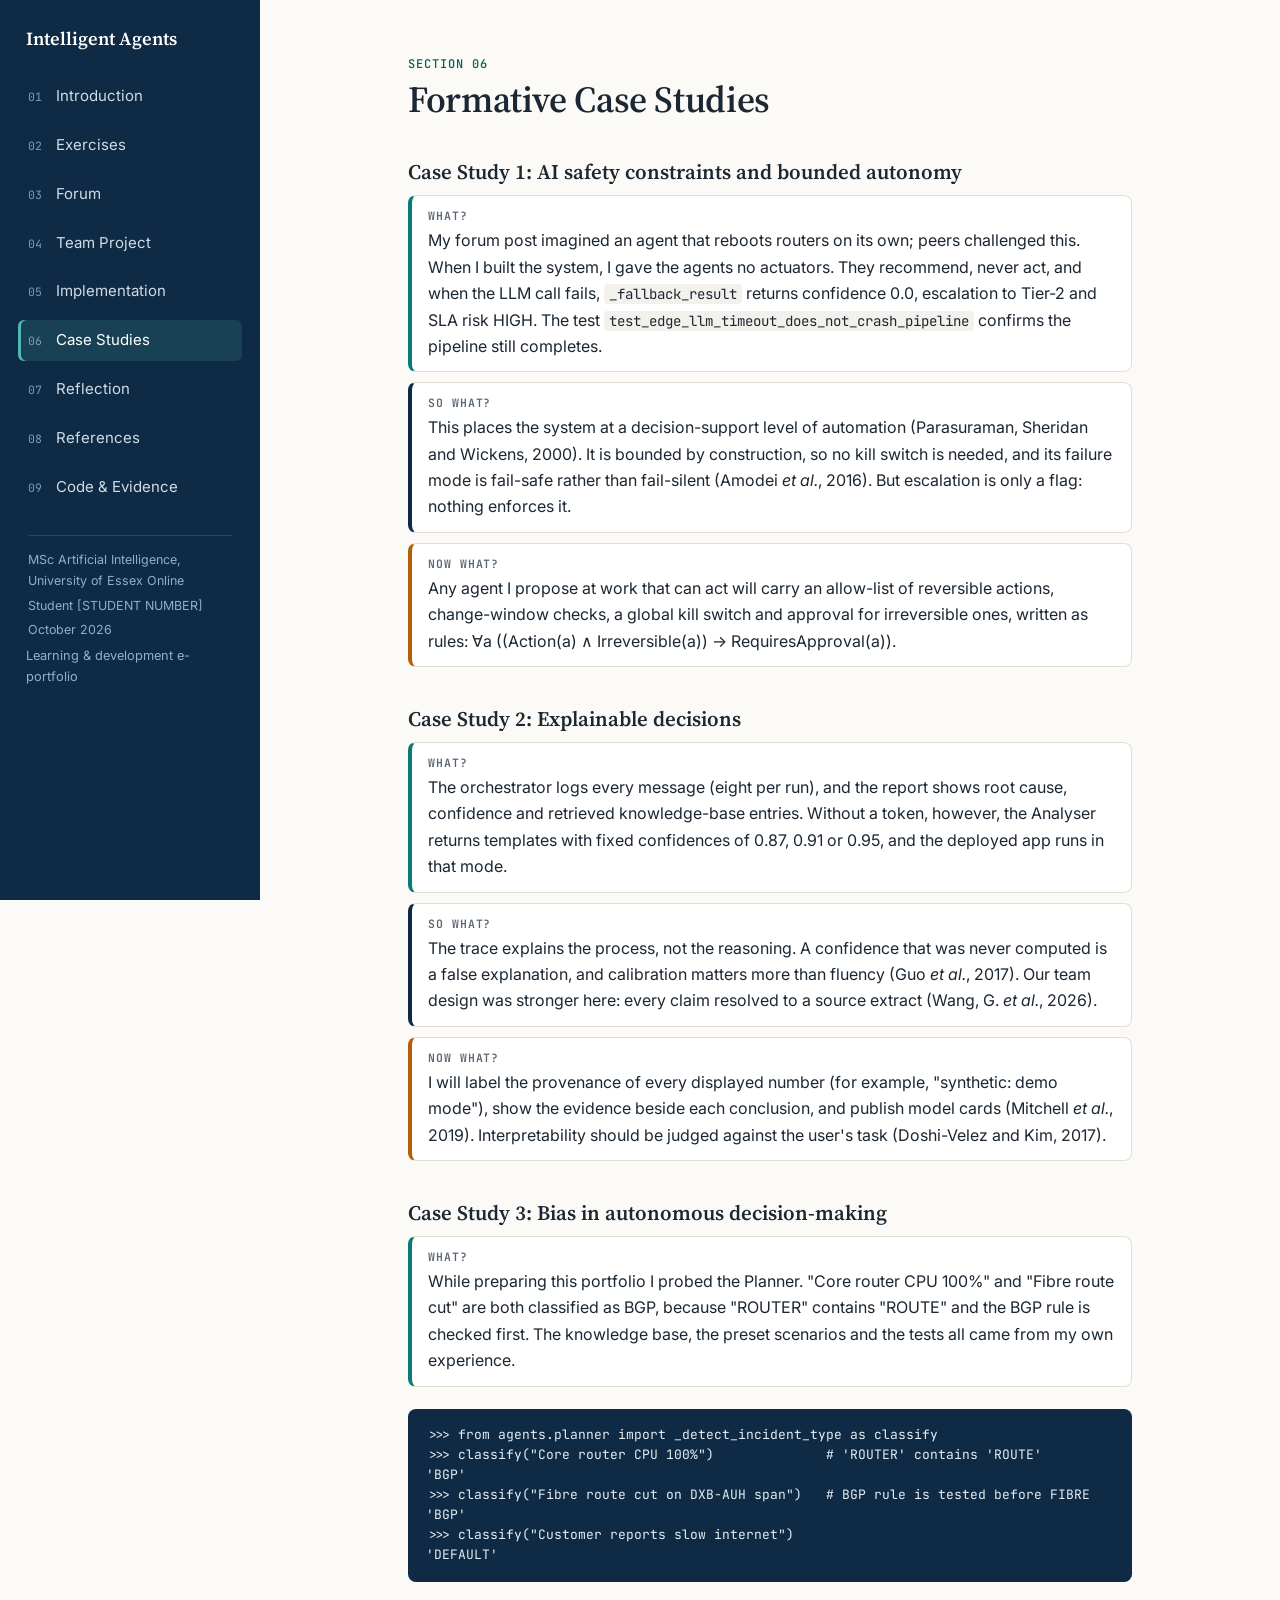
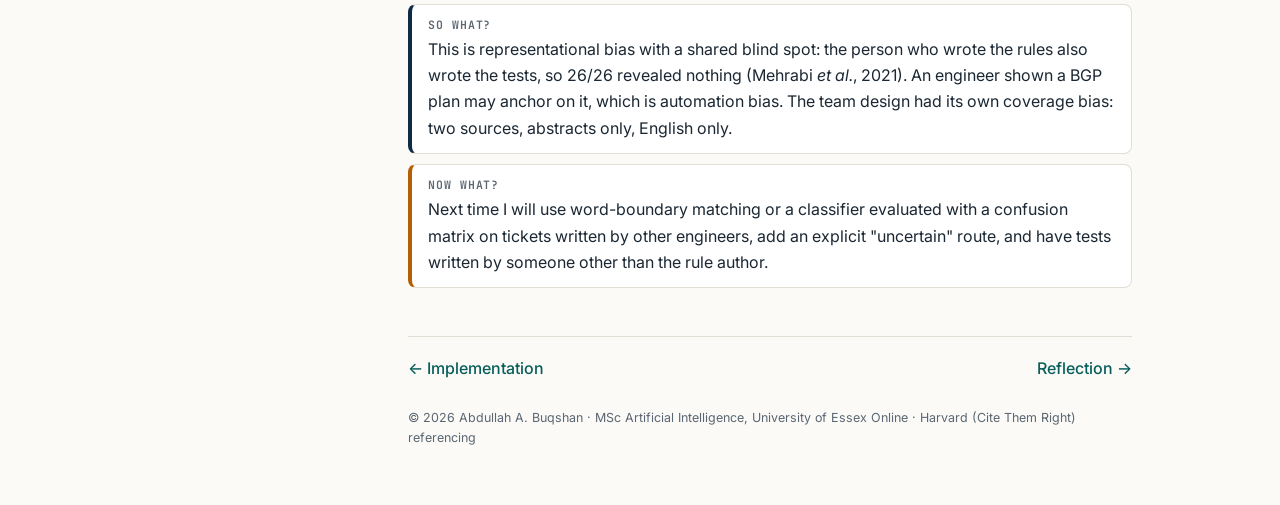
==== case-studies.html @ 4969bf8e "Add files via upload" ====
<!doctype html>
<html lang="en-GB">
<head>
<meta charset="utf-8">
<meta name="viewport" content="width=device-width, initial-scale=1">
<title>Formative Case Studies · Intelligent Agents E-Portfolio</title>
<meta name="description" content="E-portfolio of Abdullah A. Buqshan for the Intelligent Agents module, MSc Artificial Intelligence, University of Essex Online.">
<meta name="author" content="Abdullah A. Buqshan">
<link rel="preconnect" href="https://fonts.googleapis.com"><link rel="preconnect" href="https://fonts.gstatic.com" crossorigin>
<link href="https://fonts.googleapis.com/css2?family=Inter:wght@400;500;600;700&family=Source+Serif+4:opsz,wght@8..60,500;8..60,600&family=JetBrains+Mono:wght@400&display=swap" rel="stylesheet">
<link rel="stylesheet" href="assets/style.css">
<link rel="icon" href="data:image/svg+xml,%3Csvg xmlns='http://www.w3.org/2000/svg' viewBox='0 0 32 32'%3E%3Crect width='32' height='32' rx='7' fill='%230b7a75'/%3E%3Ctext x='16' y='22' font-family='Arial' font-size='15' font-weight='700' fill='white' text-anchor='middle'%3EIA%3C/text%3E%3C/svg%3E">
</head>
<body>
<a class="skip" href="#main">Skip to content</a>
<header class="top">
  <div class="brand"><span class="mark">IA</span><div><strong>Intelligent Agents</strong><span>E-Portfolio · Abdullah A. Buqshan</span></div></div>
  <button class="menu" aria-expanded="false" aria-controls="nav" onclick="const n=document.getElementById('nav');const o=n.classList.toggle('open');this.setAttribute('aria-expanded',o)">Menu</button>
</header>
<div class="shell">
<nav id="nav" aria-label="Sections"><ol><li><a href="index.html"><span class="n">01</span>Introduction</a></li><li><a href="exercises.html"><span class="n">02</span>Exercises</a></li><li><a href="forum.html"><span class="n">03</span>Forum</a></li><li><a href="team-project.html"><span class="n">04</span>Team Project</a></li><li><a href="implementation.html"><span class="n">05</span>Implementation</a></li><li><a href="case-studies.html" aria-current="page"><span class="n">06</span>Case Studies</a></li><li><a href="reflection.html"><span class="n">07</span>Reflection</a></li><li><a href="references.html"><span class="n">08</span>References</a></li><li><a href="code.html"><span class="n">09</span>Code & Evidence</a></li></ol>
<div class="navmeta"><p>MSc Artificial Intelligence, University of Essex Online</p><p>Student [STUDENT NUMBER]</p><p>October 2026</p></div></nav>
<main id="main">
<p class="eyebrow">Section 06</p>
<h1>Formative Case Studies</h1>
<h3>Case Study 1: AI safety constraints and bounded autonomy</h3>
<div class="rolfe">
<div class="r r-what"><span class="rl">What?</span><p>My forum post imagined an agent that reboots routers on its own; peers challenged this. When I built the system, I gave the agents no actuators. They recommend, never act, and when the LLM call fails, <code>_fallback_result</code> returns confidence 0.0, escalation to Tier-2 and SLA risk HIGH. The test <code>test_edge_llm_timeout_does_not_crash_pipeline</code> confirms the pipeline still completes.</p></div>
<div class="r r-so-what"><span class="rl">So what?</span><p>This places the system at a decision-support level of automation (Parasuraman, Sheridan and Wickens, 2000). It is bounded by construction, so no kill switch is needed, and its failure mode is fail-safe rather than fail-silent (Amodei <em>et al.</em>, 2016). But escalation is only a flag: nothing enforces it.</p></div>
<div class="r r-now-what"><span class="rl">Now what?</span><p>Any agent I propose at work that can act will carry an allow-list of reversible actions, change-window checks, a global kill switch and approval for irreversible ones, written as rules: ∀a ((Action(a) ∧ Irreversible(a)) → RequiresApproval(a)).</p></div>
</div>
<h3>Case Study 2: Explainable decisions</h3>
<div class="rolfe">
<div class="r r-what"><span class="rl">What?</span><p>The orchestrator logs every message (eight per run), and the report shows root cause, confidence and retrieved knowledge-base entries. Without a token, however, the Analyser returns templates with fixed confidences of 0.87, 0.91 or 0.95, and the deployed app runs in that mode.</p></div>
<div class="r r-so-what"><span class="rl">So what?</span><p>The trace explains the process, not the reasoning. A confidence that was never computed is a false explanation, and calibration matters more than fluency (Guo <em>et al.</em>, 2017). Our team design was stronger here: every claim resolved to a source extract (Wang, G. <em>et al.</em>, 2026).</p></div>
<div class="r r-now-what"><span class="rl">Now what?</span><p>I will label the provenance of every displayed number (for example, "synthetic: demo mode"), show the evidence beside each conclusion, and publish model cards (Mitchell <em>et al.</em>, 2019). Interpretability should be judged against the user's task (Doshi-Velez and Kim, 2017).</p></div>
</div>
<h3>Case Study 3: Bias in autonomous decision-making</h3>
<div class="rolfe">
<div class="r r-what"><span class="rl">What?</span><p>While preparing this portfolio I probed the Planner. "Core router CPU 100%" and "Fibre route cut" are both classified as BGP, because "ROUTER" contains "ROUTE" and the BGP rule is checked first. The knowledge base, the preset scenarios and the tests all came from my own experience.</p></div>
</div>
<pre class="code" data-lang="text"><code>&gt;&gt;&gt; from agents.planner import _detect_incident_type as classify
&gt;&gt;&gt; classify(&quot;Core router CPU 100%&quot;)              # &#x27;ROUTER&#x27; contains &#x27;ROUTE&#x27;
&#x27;BGP&#x27;
&gt;&gt;&gt; classify(&quot;Fibre route cut on DXB-AUH span&quot;)   # BGP rule is tested before FIBRE
&#x27;BGP&#x27;
&gt;&gt;&gt; classify(&quot;Customer reports slow internet&quot;)
&#x27;DEFAULT&#x27;
</code></pre>
<div class="rolfe">
<div class="r r-so-what"><span class="rl">So what?</span><p>This is representational bias with a shared blind spot: the person who wrote the rules also wrote the tests, so 26/26 revealed nothing (Mehrabi <em>et al.</em>, 2021). An engineer shown a BGP plan may anchor on it, which is automation bias. The team design had its own coverage bias: two sources, abstracts only, English only.</p></div>
<div class="r r-now-what"><span class="rl">Now what?</span><p>Next time I will use word-boundary matching or a classifier evaluated with a confusion matrix on tickets written by other engineers, add an explicit "uncertain" route, and have tests written by someone other than the rule author.</p></div>
</div>
<div class="pager"><a class="pn prev" href="implementation.html">← Implementation</a><a class="pn next" href="reflection.html">Reflection →</a></div>
<footer><p>© 2026 Abdullah A. Buqshan · MSc Artificial Intelligence, University of Essex Online · Harvard (Cite Them Right) referencing</p></footer>
</main>
</div>
</body>
</html>
---- assets/style.css ----
:root{
  --bg:#fbfaf7; --surface:#ffffff; --panel:#f3f1ec; --ink:#1b2733; --muted:#5a6672; --rule:#e2ded5;
  --accent:#0b7a75; --accent-ink:#075e5a; --accent-bg:#e4f2f0; --navy:#0f2a44; --warn:#b45f06; --warn-bg:#fdf1e3;
  --code-bg:#0f2a44; --code-ink:#e6edf3;
  --svg-panel:#f6f5f1; --svg-rule:#e2ded5; --svg-box:#ffffff; --svg-line:#5b6b7b; --svg-ink:#1b2733; --svg-muted:#5a6672;
  --svg-accent:#0b7a75; --svg-accent-bg:#e4f2f0; --svg-warn:#b45f06; --svg-warn-bg:#fdf1e3;
  --serif:"Source Serif 4",Georgia,serif; --sans:Inter,system-ui,-apple-system,"Segoe UI",sans-serif; --mono:"JetBrains Mono",ui-monospace,Consolas,monospace;
}
@media (prefers-color-scheme:dark){
  :root:not([data-theme="light"]){
    --bg:#11161c; --surface:#161d25; --panel:#1b232c; --ink:#e4e9ee; --muted:#9aa7b4; --rule:#2a343f;
    --accent:#4fb8b1; --accent-ink:#7fd3cd; --accent-bg:#14302f; --navy:#0b1b2b; --warn:#e3a35b; --warn-bg:#33271a;
    --code-bg:#0b1219; --code-ink:#dbe4ec;
    --svg-panel:#1b232c; --svg-rule:#2a343f; --svg-box:#161d25; --svg-line:#8b9aa8; --svg-ink:#e4e9ee; --svg-muted:#9aa7b4;
    --svg-accent:#4fb8b1; --svg-accent-bg:#14302f; --svg-warn:#e3a35b; --svg-warn-bg:#33271a;
  }
}
*{box-sizing:border-box}
html{-webkit-text-size-adjust:100%}
body{margin:0;background:var(--bg);color:var(--ink);font:16px/1.65 var(--sans)}
a{color:var(--accent-ink);text-underline-offset:2px}
.skip{position:absolute;left:-999px}.skip:focus{left:16px;top:8px;background:var(--surface);padding:6px 10px;z-index:9}
.top{display:none}
.shell{display:grid;grid-template-columns:260px minmax(0,1fr);min-height:100vh}
nav{background:var(--navy);color:#cfdbe6;padding:28px 18px;position:sticky;top:0;height:100vh;overflow:auto}
nav::before{content:"Intelligent Agents";display:block;font:600 1.15rem/1.2 var(--serif);color:#fff;margin:0 8px 2px}
nav::after{content:"Learning & development e-portfolio";display:block;font-size:.8rem;color:#8fb0c9;margin:0 8px 0;order:-1}
nav ol{list-style:none;margin:26px 0 0;padding:0}
nav li a{display:flex;gap:10px;align-items:baseline;padding:8px 10px;border-radius:6px;color:#cfdbe6;text-decoration:none;font-size:.94rem}
nav li a:hover{background:rgba(255,255,255,.06);color:#fff}
nav li a[aria-current]{background:rgba(79,184,177,.16);color:#fff;box-shadow:inset 3px 0 0 #4fb8b1}
nav .n{font:400 .72rem var(--mono);color:#7f9bb3;min-width:18px}
.navmeta{margin:28px 10px 0;border-top:1px solid rgba(255,255,255,.12);padding-top:14px;font-size:.78rem;color:#8fb0c9}
.navmeta p{margin:0 0 4px}
main{max-width:820px;width:100%;padding:56px 48px 40px;margin:0 auto}
.eyebrow{font:500 .75rem var(--mono);letter-spacing:.08em;text-transform:uppercase;color:var(--accent-ink);margin:0 0 6px}
h1{font:600 2.3rem/1.15 var(--serif);margin:0 0 28px;letter-spacing:-.01em}
h3{font:600 1.3rem/1.3 var(--serif);margin:38px 0 10px}
p{margin:0 0 16px}
.lede{font-size:1.05rem;color:var(--muted)}
strong{font-weight:600}
code{font:0.88em var(--mono);background:var(--panel);padding:1px 5px;border-radius:4px}
pre.code{background:var(--code-bg);color:var(--code-ink);padding:16px 18px;border-radius:8px;overflow:auto;font:13px/1.55 var(--mono);margin:6px 0 22px}
pre.code code{background:none;padding:0;color:inherit;font:inherit}
ul{padding-left:22px;margin:0 0 18px} li{margin:0 0 8px}
.tbl{overflow-x:auto;margin:8px 0 24px;border:1px solid var(--rule);border-radius:8px;background:var(--surface)}
table{border-collapse:collapse;width:100%;font-size:.92rem}
th{text-align:left;font-weight:600;background:var(--panel);padding:10px 12px;border-bottom:1px solid var(--rule)}
td{padding:9px 12px;border-bottom:1px solid var(--rule);vertical-align:top}
tr:last-child td{border-bottom:0}
figure{margin:12px 0 28px}
figure img{width:100%;height:auto;border:1px solid var(--rule);border-radius:8px;display:block;background:#fff}
figure svg{width:100%;height:auto;display:block}
figcaption{font-size:.85rem;color:var(--muted);margin-top:8px}
.rolfe{display:grid;gap:10px;margin:6px 0 22px}
.r{background:var(--surface);border:1px solid var(--rule);border-left:4px solid var(--accent);border-radius:8px;padding:12px 16px}
.r p{margin:0}
.r-so-what{border-left-color:var(--navy)} @media (prefers-color-scheme:dark){.r-so-what{border-left-color:#8fb0c9}}
.r-now-what{border-left-color:var(--warn)}
.rl{display:block;font:600 .72rem var(--mono);letter-spacing:.08em;text-transform:uppercase;color:var(--muted);margin-bottom:4px}
.cover{background:var(--surface);border:1px solid var(--rule);border-radius:10px;padding:20px 22px;margin:0 0 30px;display:grid;grid-template-columns:1fr auto;gap:22px;align-items:center}
.cover dl{margin:0;display:grid;gap:8px}
.cover dl div{display:grid;grid-template-columns:120px 1fr;gap:10px}
.cover dt{font-size:.78rem;text-transform:uppercase;letter-spacing:.06em;color:var(--muted);padding-top:2px}
.cover dd{margin:0;font-size:.95rem}
.wcount{display:grid;gap:12px}
.wcount div{display:flex;align-items:center;gap:10px;font-size:.78rem;color:var(--muted);line-height:1.3}
.wcount .big{font:600 1.7rem var(--serif);color:var(--accent-ink);min-width:72px;text-align:right}
.refs{padding-left:0;list-style:none}
.refs li{padding-left:2em;text-indent:-2em;margin-bottom:12px;overflow-wrap:anywhere}
.files{columns:2;column-gap:28px} .files li{break-inside:avoid}
.pager{display:flex;justify-content:space-between;margin:48px 0 0;padding-top:18px;border-top:1px solid var(--rule)}
.pn{text-decoration:none;font-weight:500}
footer{margin-top:26px;font-size:.78rem;color:var(--muted)}
@media (max-width:860px){
  .shell{display:block}
  .top{display:flex;justify-content:space-between;align-items:center;background:var(--navy);color:#fff;padding:12px 16px;position:sticky;top:0;z-index:5}
  .brand{display:flex;gap:10px;align-items:center}.brand span{display:block;font-size:.75rem;color:#8fb0c9}
  .mark{display:grid!important;place-items:center;width:32px;height:32px;border-radius:7px;background:#0b7a75;color:#fff!important;font:700 .8rem var(--sans)!important}
  .menu{background:transparent;border:1px solid rgba(255,255,255,.3);color:#fff;border-radius:6px;padding:6px 12px;font:inherit;font-size:.85rem}
  nav{display:none;position:static;height:auto;padding:8px 16px 16px}
  nav.open{display:block} nav::before,nav::after{display:none} nav ol{margin-top:4px}
  main{padding:28px 16px 32px}
  h1{font-size:1.8rem}
  .cover{grid-template-columns:1fr}
  .cover dl div{grid-template-columns:1fr;gap:0}
  .files{columns:1}
}
@media print{nav,.top,.pager{display:none}.shell{display:block}main{padding:0}}
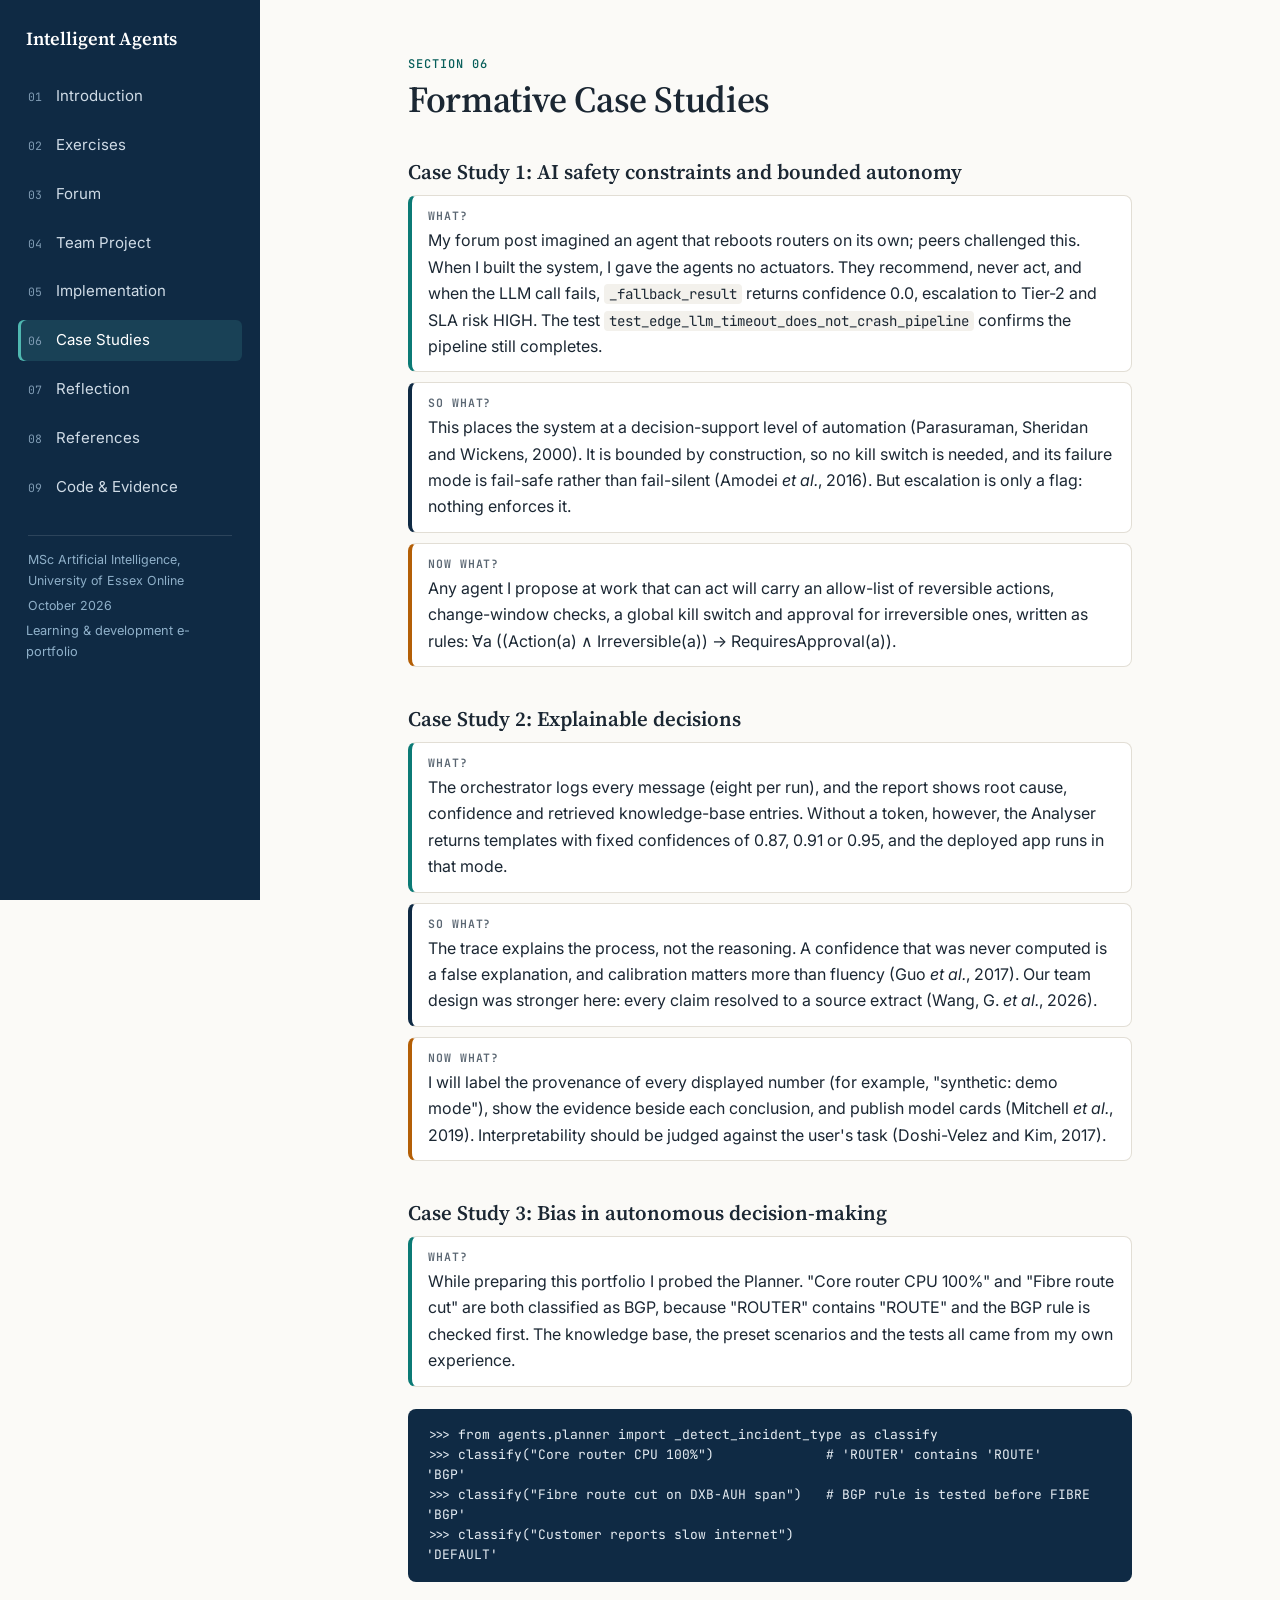
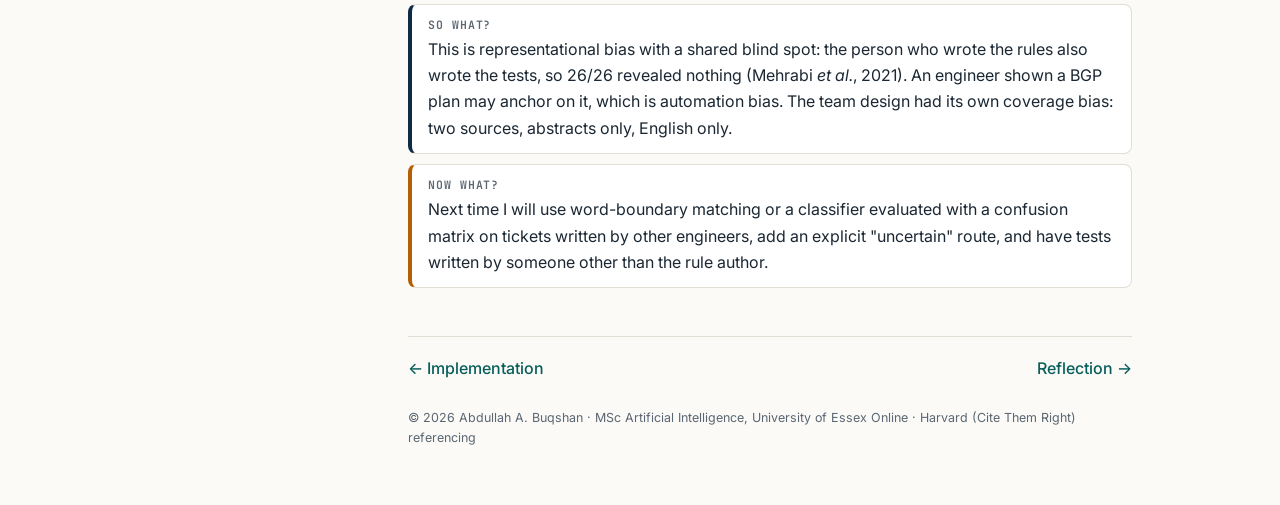
==== commit 303e4127: "Remove student number from site pages" ====
--- a/case-studies.html
+++ b/case-studies.html
@@ -19,7 +19,7 @@
 </header>
 <div class="shell">
 <nav id="nav" aria-label="Sections"><ol><li><a href="index.html"><span class="n">01</span>Introduction</a></li><li><a href="exercises.html"><span class="n">02</span>Exercises</a></li><li><a href="forum.html"><span class="n">03</span>Forum</a></li><li><a href="team-project.html"><span class="n">04</span>Team Project</a></li><li><a href="implementation.html"><span class="n">05</span>Implementation</a></li><li><a href="case-studies.html" aria-current="page"><span class="n">06</span>Case Studies</a></li><li><a href="reflection.html"><span class="n">07</span>Reflection</a></li><li><a href="references.html"><span class="n">08</span>References</a></li><li><a href="code.html"><span class="n">09</span>Code & Evidence</a></li></ol>
-<div class="navmeta"><p>MSc Artificial Intelligence, University of Essex Online</p><p>Student [STUDENT NUMBER]</p><p>October 2026</p></div></nav>
+<div class="navmeta"><p>MSc Artificial Intelligence, University of Essex Online</p><p>October 2026</p></div></nav>
 <main id="main">
 <p class="eyebrow">Section 06</p>
 <h1>Formative Case Studies</h1>
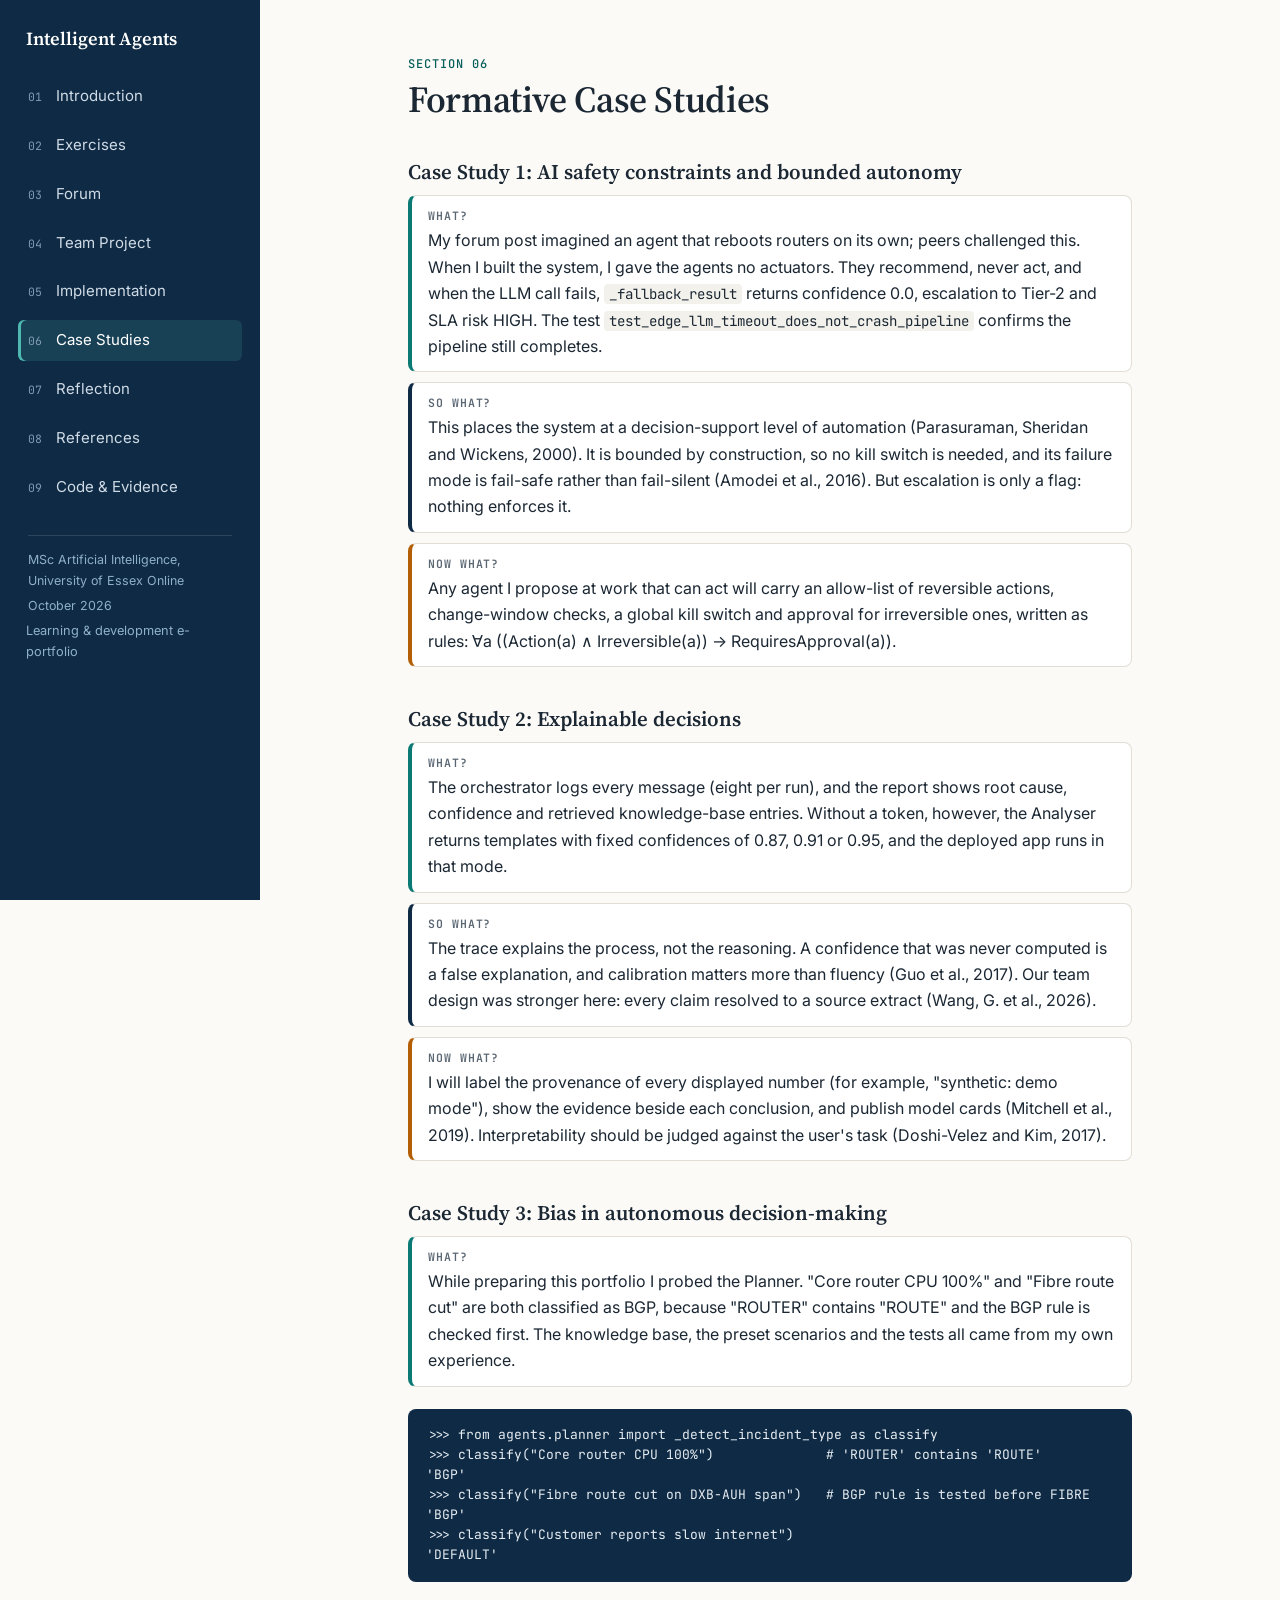
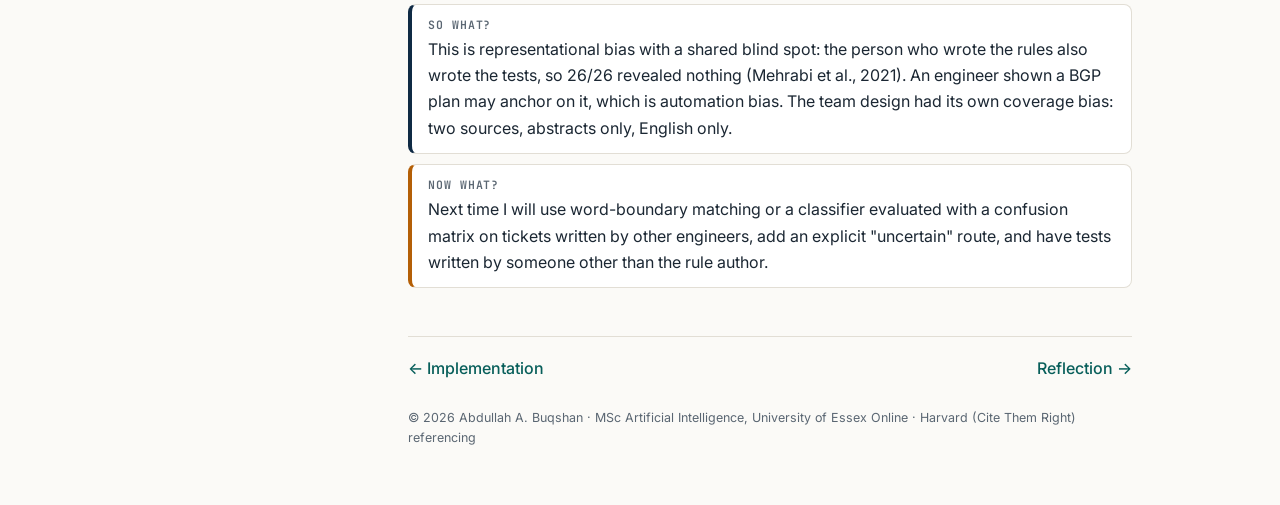
==== commit b5d4abad: "Harvard Cite Them Right corrections to citations and references" ====
--- a/case-studies.html
+++ b/case-studies.html
@@ -26,14 +26,14 @@
 <h3>Case Study 1: AI safety constraints and bounded autonomy</h3>
 <div class="rolfe">
 <div class="r r-what"><span class="rl">What?</span><p>My forum post imagined an agent that reboots routers on its own; peers challenged this. When I built the system, I gave the agents no actuators. They recommend, never act, and when the LLM call fails, <code>_fallback_result</code> returns confidence 0.0, escalation to Tier-2 and SLA risk HIGH. The test <code>test_edge_llm_timeout_does_not_crash_pipeline</code> confirms the pipeline still completes.</p></div>
-<div class="r r-so-what"><span class="rl">So what?</span><p>This places the system at a decision-support level of automation (Parasuraman, Sheridan and Wickens, 2000). It is bounded by construction, so no kill switch is needed, and its failure mode is fail-safe rather than fail-silent (Amodei <em>et al.</em>, 2016). But escalation is only a flag: nothing enforces it.</p></div>
+<div class="r r-so-what"><span class="rl">So what?</span><p>This places the system at a decision-support level of automation (Parasuraman, Sheridan and Wickens, 2000). It is bounded by construction, so no kill switch is needed, and its failure mode is fail-safe rather than fail-silent (Amodei et al., 2016). But escalation is only a flag: nothing enforces it.</p></div>
 <div class="r r-now-what"><span class="rl">Now what?</span><p>Any agent I propose at work that can act will carry an allow-list of reversible actions, change-window checks, a global kill switch and approval for irreversible ones, written as rules: ∀a ((Action(a) ∧ Irreversible(a)) → RequiresApproval(a)).</p></div>
 </div>
 <h3>Case Study 2: Explainable decisions</h3>
 <div class="rolfe">
 <div class="r r-what"><span class="rl">What?</span><p>The orchestrator logs every message (eight per run), and the report shows root cause, confidence and retrieved knowledge-base entries. Without a token, however, the Analyser returns templates with fixed confidences of 0.87, 0.91 or 0.95, and the deployed app runs in that mode.</p></div>
-<div class="r r-so-what"><span class="rl">So what?</span><p>The trace explains the process, not the reasoning. A confidence that was never computed is a false explanation, and calibration matters more than fluency (Guo <em>et al.</em>, 2017). Our team design was stronger here: every claim resolved to a source extract (Wang, G. <em>et al.</em>, 2026).</p></div>
-<div class="r r-now-what"><span class="rl">Now what?</span><p>I will label the provenance of every displayed number (for example, "synthetic: demo mode"), show the evidence beside each conclusion, and publish model cards (Mitchell <em>et al.</em>, 2019). Interpretability should be judged against the user's task (Doshi-Velez and Kim, 2017).</p></div>
+<div class="r r-so-what"><span class="rl">So what?</span><p>The trace explains the process, not the reasoning. A confidence that was never computed is a false explanation, and calibration matters more than fluency (Guo et al., 2017). Our team design was stronger here: every claim resolved to a source extract (Wang, G. et al., 2026).</p></div>
+<div class="r r-now-what"><span class="rl">Now what?</span><p>I will label the provenance of every displayed number (for example, "synthetic: demo mode"), show the evidence beside each conclusion, and publish model cards (Mitchell et al., 2019). Interpretability should be judged against the user's task (Doshi-Velez and Kim, 2017).</p></div>
 </div>
 <h3>Case Study 3: Bias in autonomous decision-making</h3>
 <div class="rolfe">
@@ -48,7 +48,7 @@
 &#x27;DEFAULT&#x27;
 </code></pre>
 <div class="rolfe">
-<div class="r r-so-what"><span class="rl">So what?</span><p>This is representational bias with a shared blind spot: the person who wrote the rules also wrote the tests, so 26/26 revealed nothing (Mehrabi <em>et al.</em>, 2021). An engineer shown a BGP plan may anchor on it, which is automation bias. The team design had its own coverage bias: two sources, abstracts only, English only.</p></div>
+<div class="r r-so-what"><span class="rl">So what?</span><p>This is representational bias with a shared blind spot: the person who wrote the rules also wrote the tests, so 26/26 revealed nothing (Mehrabi et al., 2021). An engineer shown a BGP plan may anchor on it, which is automation bias. The team design had its own coverage bias: two sources, abstracts only, English only.</p></div>
 <div class="r r-now-what"><span class="rl">Now what?</span><p>Next time I will use word-boundary matching or a classifier evaluated with a confusion matrix on tickets written by other engineers, add an explicit "uncertain" route, and have tests written by someone other than the rule author.</p></div>
 </div>
 <div class="pager"><a class="pn prev" href="implementation.html">← Implementation</a><a class="pn next" href="reflection.html">Reflection →</a></div>
